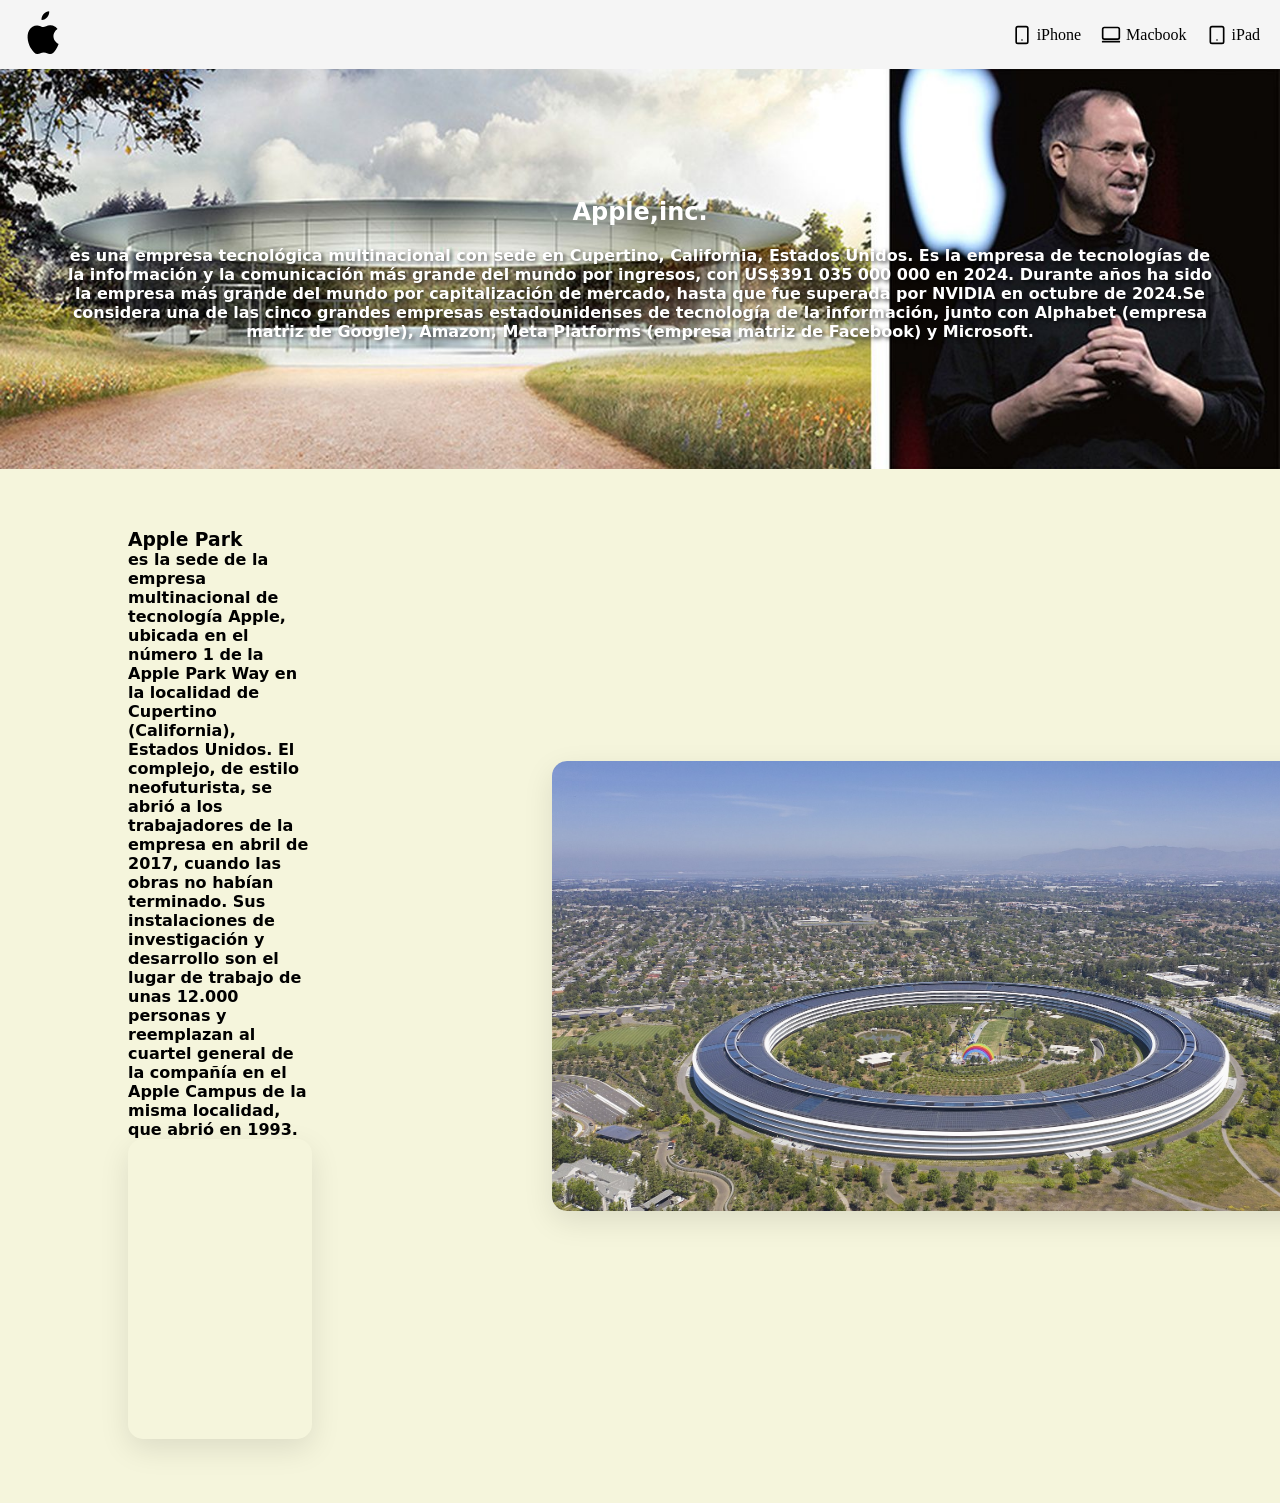
==== index.html @ 608e30db "woring on ..." ====
<!DOCTYPE html>
<html lang="en">
  <head>
    <meta charset="UTF-8" />
    <meta name="viewport" content="width=device-width, initial-scale=1.0" />
    <link rel="stylesheet" href="style.css" />
    <title>Apple inc</title>
  </head>
  <body>
    <header>
      <div class="menu">
        <svg
          width="40px"
          viewBox="0 0 256 315"
          xmlns="http://w3.org"
          class="logo-apple"
        >
          <path
            d="M213.803 167.03c.442 37.547 32.53 50.071 33.024 50.298-.286.911-5.164 17.686-16.938 34.834-10.183 14.811-20.735 29.539-37.386 29.843-16.371.304-21.628-9.61-40.331-9.61-18.697 0-24.53 9.306-40.026 9.918-15.772.614-27.712-16.034-37.954-30.82-20.94-30.223-36.93-85.342-15.426-122.56 10.669-18.473 29.67-30.17 50.154-30.473 15.772-.304 30.65 10.553 40.33 10.553 9.684 0 27.56-13.064 46.547-11.144 7.943.33 30.29 3.197 44.646 24.186-.118.069-26.634 15.533-26.634 47.784zM174.153 46.611c8.536-10.334 14.282-24.7 12.714-39.027-12.316.505-27.2 8.196-36.035 18.529-7.91 9.176-14.811 23.864-12.936 37.954 13.754 1.063 27.727-7.117 36.257-17.456z"
            fill="currentColor"
          />
        </svg>
        <div class="nav">
          <a href="#">
            <svg
              width="20"
              height="20"
              viewBox="0 0 24 24"
              fill="none"
              stroke="currentColor"
              stroke-width="2"
              stroke-linecap="round"
              stroke-linejoin="round"
            >
              <rect x="5" y="2" width="14" height="20" rx="2" ry="2"></rect>
              <line x1="12" y1="18" x2="12.01" y2="18"></line>
            </svg>
            <span>iPhone</span>
          </a>
          <a href="#">
            <svg
              width="20"
              height="20"
              viewBox="0 0 24 24"
              fill="none"
              stroke="currentColor"
              stroke-width="2"
              stroke-linecap="round"
              stroke-linejoin="round"
            >
              <rect x="2" y="3" width="20" height="14" rx="2" ry="2"></rect>
              <line x1="2" y1="20" x2="22" y2="20"></line>
            </svg>
            <span>Macbook</span>
          </a>

          <a href="#">
            <svg
              width="20"
              height="20"
              viewBox="0 0 24 24"
              fill="none"
              stroke="currentColor"
              stroke-width="2"
              stroke-linecap="round"
              stroke-linejoin="round"
            >
              <rect x="4" y="2" width="16" height="20" rx="2" ry="2"></rect>
              <line x1="12" y1="18" x2="12.01" y2="18"></line>
            </svg>
            <span>iPad</span>
          </a>
        </div>
      </div>
      <div class="container">
        <h2>Apple,inc.</h2>
        <p>
          <b
            >es una empresa tecnológica multinacional con sede en Cupertino,
            California, Estados Unidos. Es la empresa de tecnologías de la
            información y la comunicación más grande del mundo por ingresos, con
            US$391 035 000 000 en 2024. Durante años ha sido la empresa más
            grande del mundo por capitalización de mercado, hasta que fue
            superada por NVIDIA en octubre de 2024.Se considera una de las cinco
            grandes empresas estadounidenses de tecnología de la información,
            junto con Alphabet (empresa matriz de Google), Amazon, Meta
            Platforms (empresa matriz de Facebook) y Microsoft.</b
          >
        </p>
      </div>
    </header>
    <section class="first_section">
      <aside>
        <section>
          <div>
            <h3>Apple Park</h3>
            <p>
              <b>
                es la sede de la empresa multinacional de tecnología Apple,
                ubicada en el número 1 de la Apple Park Way en la localidad de
                Cupertino (California), Estados Unidos. El complejo, de estilo
                neofuturista, se abrió a los trabajadores de la empresa en abril
                de 2017, cuando las obras no habían terminado. Sus instalaciones
                de investigación y desarrollo son el lugar de trabajo de unas
                12.000 personas y reemplazan al cuartel general de la compañía
                en el Apple Campus de la misma localidad, que abrió en 1993.
              </b>
            </p>
          </div>
          <section>
            <iframe
              src="https://www.google.com/maps/embed?pb=!1m18!1m12!1m3!1d3172.3321794215667!2d-122.01154692413701!3d37.33464377209957!2m3!1f0!2f0!3f0!3m2!1i1024!2i768!4f13.1!3m3!1m2!1s0x808fb596e9e188fd%3A0x3b0d8391510688f0!2sApple%20Park!5e0!3m2!1ses-419!2sco!4v1775734766727!5m2!1ses-419!2sco"
              width="250px"
              height="300px"
              style="border: 30px"
              allowfullscreen=""
              loading="lazy"
              referrerpolicy="no-referrer-when-downgrade"
            >
            </iframe>
          </section>
        </section>
        <main>
          <section class="rigth">
            <img src="image.png" alt="apple park." />
          </section>
        </main>
      </aside>
    </section>
  </body>
</html>
---- style.css ----
.logo-apple {
  flex-shrink: 0;
}

.menu {
  background-color: whitesmoke;
  display: flex;
  align-items: center;
  justify-content: space-between;
  width: 100%;
  box-sizing: border-box;
  flex-wrap: wrap;
  padding: 10px 20px;
}

.nav {
  display: flex;
  gap: 20px;
  flex-wrap: wrap;
  justify-content: center;
}

.nav a {
  display: flex;
  align-items: center;
  gap: 5px;
  text-decoration: none;
  color: #000;
}
.container {
  font-family: system-ui, -apple-system, BlinkMacSystemFont, 'Segoe UI', Roboto,
    Oxygen, Ubuntu, Cantarell, 'Open Sans', 'Helvetica Neue', sans-serif;
  background-image: url('steve.png');
  background-size: cover;
  background-position: center;
  min-height: 400px;
  height: auto;
  display: flex;
  flex-direction: column;
  align-items: center;
  justify-content: center;
  color: white;
  text-align: center;
  padding: 40px 20px;
  gap: 20px;
}

.container p b {
  display: block;
  width: 100%;
  max-width: 90vw;
  word-wrap: break-word;
  overflow-wrap: break-word;
  margin: 0 auto;
  text-shadow: 2px 2px 4px rgba(0, 0, 0, 0.7);
}

@media (max-width: 600px) {
  .container p b {
    font-size: 14px;
  }
}
* {
  margin: 0;
  padding: 0;
  box-sizing: border-box;
}

body {
  width: 100%;
  overflow-x: hidden;
}

aside {
  font-family: system-ui, -apple-system, BlinkMacSystemFont, 'Segoe UI', Roboto,
    Oxygen, Ubuntu, Cantarell, 'Open Sans', 'Helvetica Neue', sans-serif;
  display: flex;
  align-items: center;
  justify-content: space-between;
  gap: 40px;
  padding: 60px 10%;
  width: 100%;
  background-color: beige;
}

aside section:not(.rigth) {
  flex: 1;
  max-width: 600px;
}

.rigth {
  flex: 1;
  display: flex;
  justify-content: flex-end;
}

aside img {
  width: 100%;
  max-width: 800px;
  height: auto;
  border-radius: 15px;
  box-shadow: 0 10px 30px rgba(0, 0, 0, 0.1);
  float: none;
  position: relative;
  left: 200px;
  margin: 0;
}

@media (max-width: 800px) {
  aside {
    flex-direction: column;
    text-align: center;
    padding: 40px 20px00000000;
  }

  .rigth {
    justify-content: center;
  }
}

.rigth {
  display: flex;
  justify-content: center;
  align-items: center;
  width: 100%;
  padding: 20px 0;
}

iframe {
  border: 0;
  border-radius: 15px;
  box-shadow: 0 10px 30px rgba(0, 0, 0, 0.1);
  max-width: 100%;
  position: relative;
}

.first_section {
  display: flex;
  flex-direction: column;
}
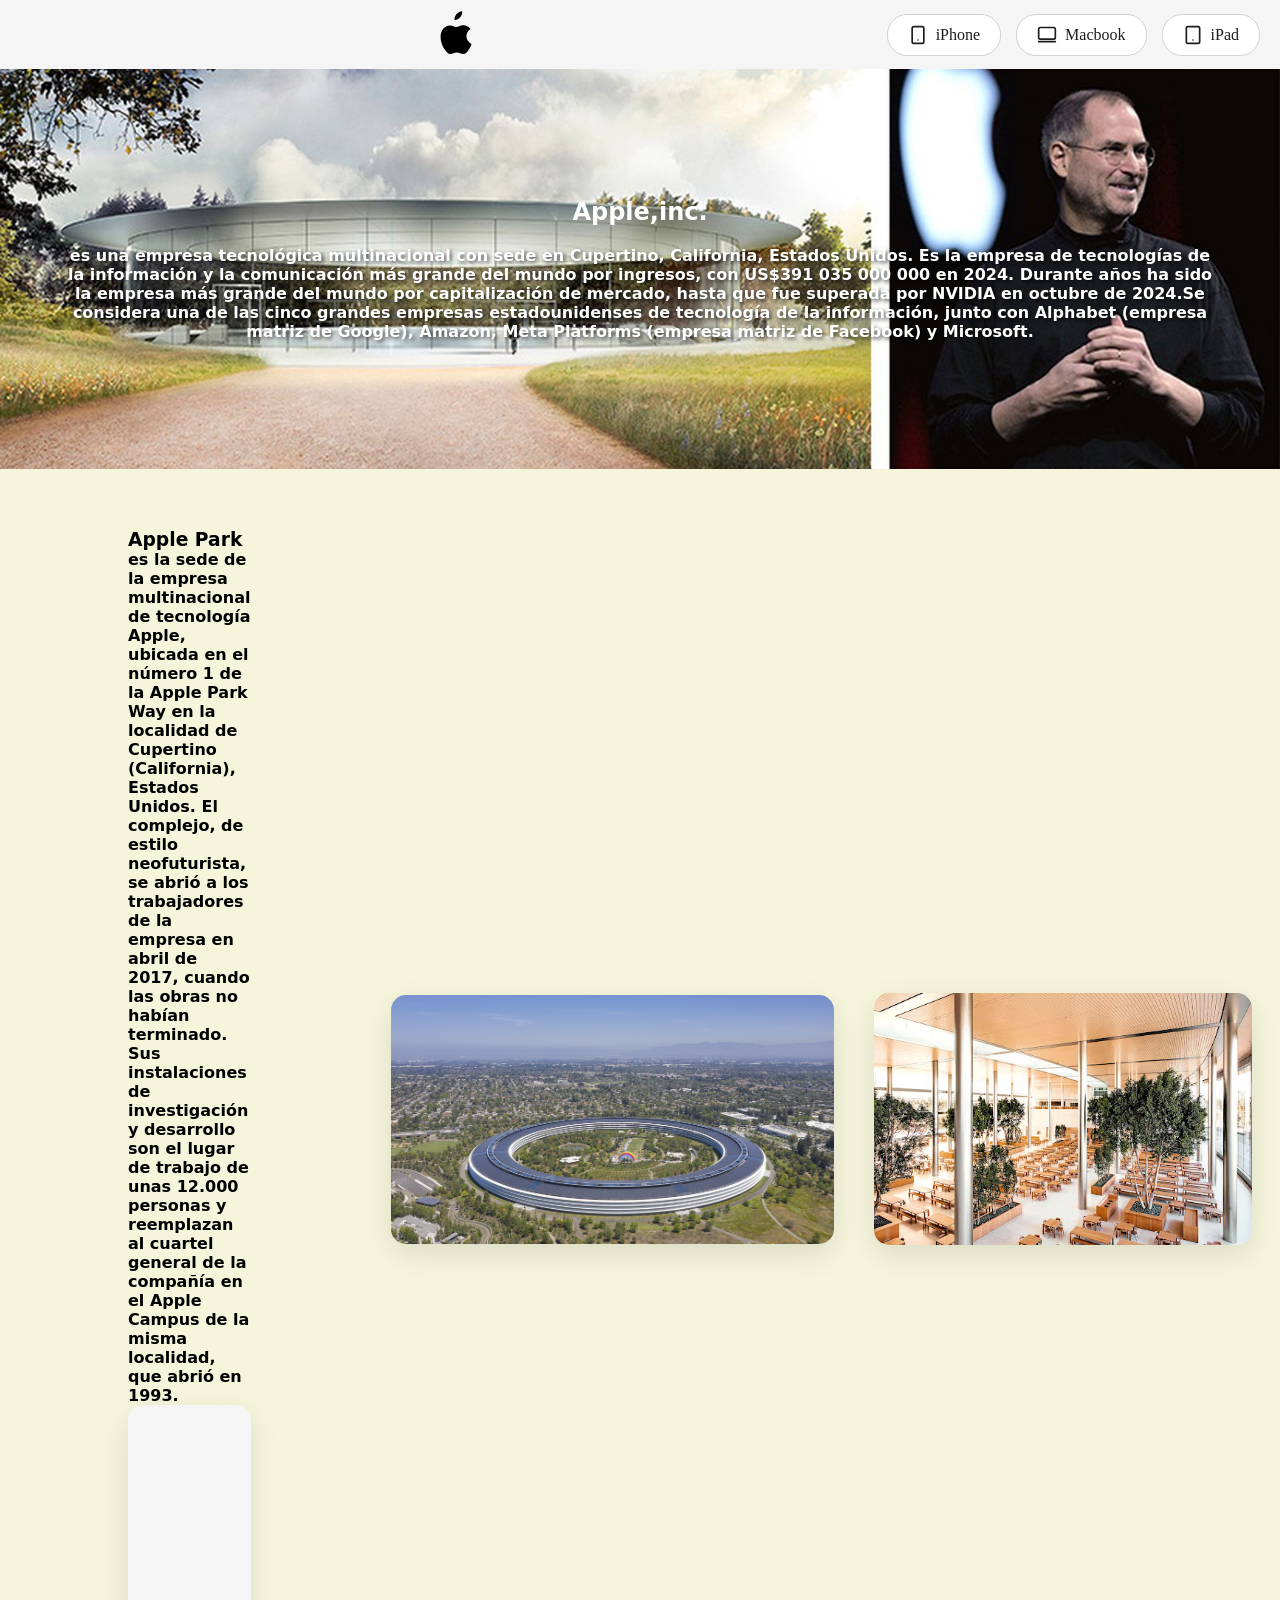
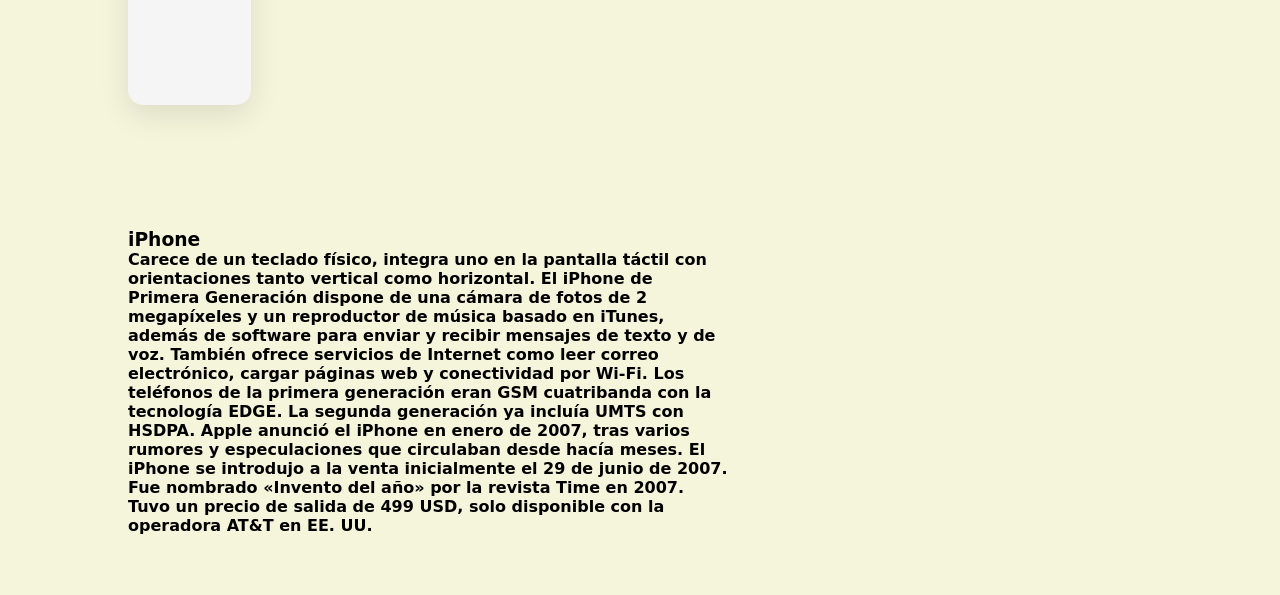
==== commit 14e2b9b7: "Working on..." ====
--- a/index.html
+++ b/index.html
@@ -21,7 +21,8 @@
           />
         </svg>
         <div class="nav">
-          <a href="#">
+          <!-- Botón iPhone -->
+          <a href="#iphone-show">
             <svg
               width="20"
               height="20"
@@ -37,7 +38,9 @@
             </svg>
             <span>iPhone</span>
           </a>
-          <a href="#">
+
+          <!-- Botón Macbook -->
+          <a href="#macbook-info">
             <svg
               width="20"
               height="20"
@@ -54,7 +57,8 @@
             <span>Macbook</span>
           </a>
 
-          <a href="#">
+          <!-- Botón iPad -->
+          <a href="#ipad-info">
             <svg
               width="20"
               height="20"
@@ -110,9 +114,9 @@
           <section>
             <iframe
               src="https://www.google.com/maps/embed?pb=!1m18!1m12!1m3!1d3172.3321794215667!2d-122.01154692413701!3d37.33464377209957!2m3!1f0!2f0!3f0!3m2!1i1024!2i768!4f13.1!3m3!1m2!1s0x808fb596e9e188fd%3A0x3b0d8391510688f0!2sApple%20Park!5e0!3m2!1ses-419!2sco!4v1775734766727!5m2!1ses-419!2sco"
-              width="250px"
+              width="450px"
               height="300px"
-              style="border: 30px"
+              style="border: 50px"
               allowfullscreen=""
               loading="lazy"
               referrerpolicy="no-referrer-when-downgrade"
@@ -125,7 +129,36 @@
             <img src="image.png" alt="apple park." />
           </section>
         </main>
+
+        <main>
+          <section class="rigth">
+            <img src="inside.png" alt="apple park inside." />
+          </section>
+        </main>
       </aside>
     </section>
+    <aside>
+      <section id="iPhone" href="#iphone-show">
+        <h3>iPhone</h3>
+        <p>
+          <b>
+            Carece de un teclado físico, integra uno en la pantalla táctil con
+            orientaciones tanto vertical como horizontal. El iPhone de Primera
+            Generación dispone de una cámara de fotos de 2 megapíxeles y un
+            reproductor de música basado en iTunes, además de software para
+            enviar y recibir mensajes de texto y de voz. También ofrece
+            servicios de Internet como leer correo electrónico, cargar páginas
+            web y conectividad por Wi-Fi. Los teléfonos de la primera generación
+            eran GSM cuatribanda con la tecnología EDGE. La segunda generación
+            ya incluía UMTS con HSDPA. Apple anunció el iPhone en enero de 2007,
+            tras varios rumores y especulaciones que circulaban desde hacía
+            meses. El iPhone se introdujo a la venta inicialmente el 29 de junio
+            de 2007. Fue nombrado «Invento del año» por la revista Time en 2007.
+            Tuvo un precio de salida de 499 USD, solo disponible con la
+            operadora AT&T en EE. UU.</b
+          >
+        </p>
+      </section>
+    </aside>
   </body>
 </html>
--- a/style.css
+++ b/style.css
@@ -1,5 +1,9 @@
 .logo-apple {
   flex-shrink: 0;
+  display: block;
+  margin-left: auto;
+  margin-right: auto;
+  text-align: center;
 }
 
 .menu {
@@ -10,6 +14,77 @@
   width: 100%;
   box-sizing: border-box;
   flex-wrap: wrap;
+  .menu {
+    background-color: #f5f5f7;
+    display: flex;
+    flex-direction: column;
+    align-items: center;
+    gap: 15px;
+    width: 100%;
+    padding: 20px;
+    border-bottom: 1px solid #d2d2d7;
+  }
+
+  .nav {
+    display: flex;
+    gap: 15px;
+    flex-wrap: wrap;
+    justify-content: center;
+  }
+
+  .nav a {
+    display: flex;
+    align-items: center;
+    gap: 8px;
+    text-decoration: none;
+    color: #1d1d1f;
+    background-color: #ffffff;
+    padding: 10px 20px;
+    border-radius: 20px;
+    border: 1px solid #d2d2d7;
+    font-weight: 500;
+    transition: all 0.3s ease;
+  }
+
+  .nav a:hover {
+    background-color: #0071e3;
+    color: white;
+    border-color: #0071e3;
+  }
+
+  aside {
+    display: flex;
+    align-items: center;
+    justify-content: center;
+    gap: 40px;
+    padding: 60px 5%;
+    background-color: #fafafa;
+  }
+
+  aside img {
+    width: 100%;
+    max-width: 500px;
+    height: auto;
+    border-radius: 15px;
+    box-shadow: 0 10px 30px rgba(0, 0, 0, 0.1);
+  }
+
+  .container {
+    font-family: system-ui, -apple-system, sans-serif;
+    background-image: linear-gradient(rgba(0, 0, 0, 0.5), rgba(0, 0, 0, 0.5)),
+      url('steve.png');
+    background-size: cover;
+    background-position: center;
+    min-height: 450px;
+    display: flex;
+    flex-direction: column;
+    align-items: center;
+    justify-content: center;
+    color: white;
+    text-align: center;
+    padding: 40px;
+  }
+
   padding: 10px 20px;
 }
 
@@ -96,13 +171,13 @@
 
 aside img {
   width: 100%;
-  max-width: 800px;
+  max-width: 600px;
   height: auto;
   border-radius: 15px;
   box-shadow: 0 10px 30px rgba(0, 0, 0, 0.1);
   float: none;
   position: relative;
-  left: 200px;
+  left: 100px;
   margin: 0;
 }
 
@@ -110,7 +185,7 @@
   aside {
     flex-direction: column;
     text-align: center;
-    padding: 40px 20px00000000;
+    padding: 40px 20px;
   }
 
   .rigth {
@@ -132,6 +207,7 @@
   box-shadow: 0 10px 30px rgba(0, 0, 0, 0.1);
   max-width: 100%;
   position: relative;
+  background-color: whitesmoke;
 }
 
 .first_section {
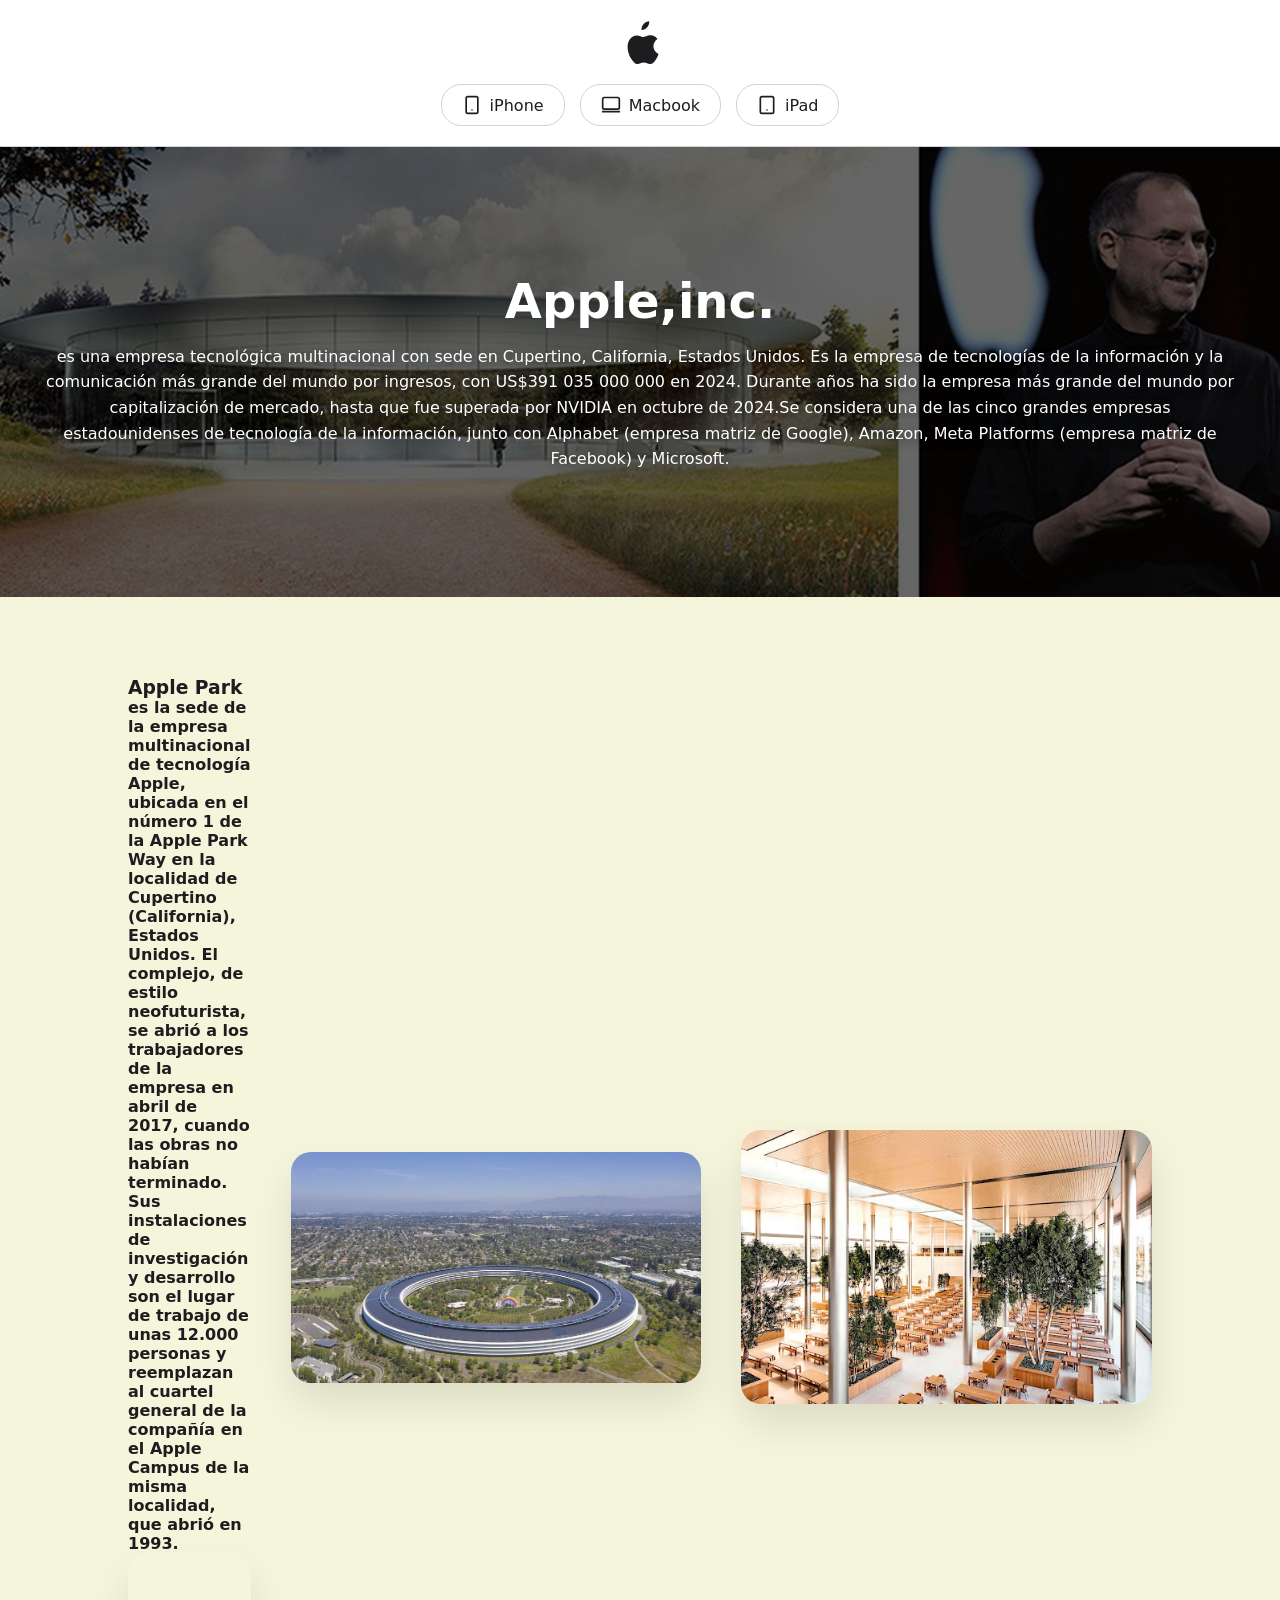
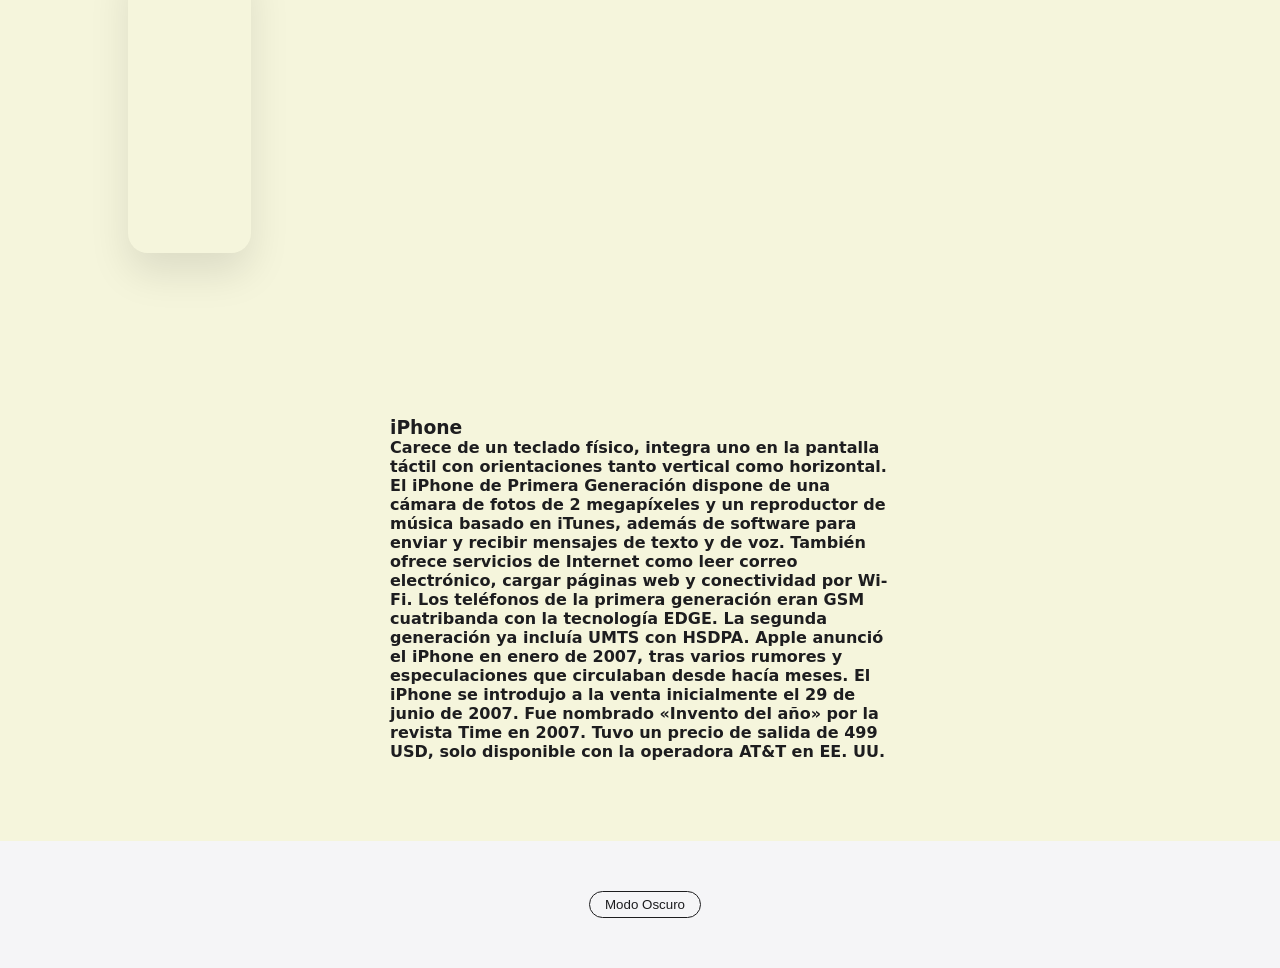
==== commit e2430d1d: "working on .." ====
--- a/index.html
+++ b/index.html
@@ -4,6 +4,7 @@
     <meta charset="UTF-8" />
     <meta name="viewport" content="width=device-width, initial-scale=1.0" />
     <link rel="stylesheet" href="style.css" />
+
     <title>Apple inc</title>
   </head>
   <body>
@@ -20,6 +21,7 @@
             fill="currentColor"
           />
         </svg>
+
         <div class="nav">
           <!-- Botón iPhone -->
           <a href="#iphone-show">
@@ -76,6 +78,7 @@
           </a>
         </div>
       </div>
+
       <div class="container">
         <h2>Apple,inc.</h2>
         <p>
@@ -160,5 +163,9 @@
         </p>
       </section>
     </aside>
+    <main style="padding: 50px; text-align: center">
+      <button id="dark-mode-toggle" class="btn-toggle">Modo Oscuro</button>
+    </main>
   </body>
+  <script src="script.js"></script>
 </html>
--- a/style.css
+++ b/style.css
@@ -1,140 +1,4 @@
-.logo-apple {
-  flex-shrink: 0;
-  display: block;
-  margin-left: auto;
-  margin-right: auto;
-  text-align: center;
-}
-
-.menu {
-  background-color: whitesmoke;
-  display: flex;
-  align-items: center;
-  justify-content: space-between;
-  width: 100%;
-  box-sizing: border-box;
-  flex-wrap: wrap;
-  .menu {
-    background-color: #f5f5f7;
-    display: flex;
-    flex-direction: column;
-    align-items: center;
-    gap: 15px;
-    width: 100%;
-    padding: 20px;
-    border-bottom: 1px solid #d2d2d7;
-  }
-
-  .nav {
-    display: flex;
-    gap: 15px;
-    flex-wrap: wrap;
-    justify-content: center;
-  }
-
-  .nav a {
-    display: flex;
-    align-items: center;
-    gap: 8px;
-    text-decoration: none;
-    color: #1d1d1f;
-    background-color: #ffffff;
-    padding: 10px 20px;
-    border-radius: 20px;
-    border: 1px solid #d2d2d7;
-    font-weight: 500;
-    transition: all 0.3s ease;
-  }
-
-  .nav a:hover {
-    background-color: #0071e3;
-    color: white;
-    border-color: #0071e3;
-  }
-
-  aside {
-    display: flex;
-    align-items: center;
-    justify-content: center;
-    gap: 40px;
-    padding: 60px 5%;
-    background-color: #fafafa;
-  }
-
-  aside img {
-    width: 100%;
-    max-width: 500px;
-    height: auto;
-    border-radius: 15px;
-    box-shadow: 0 10px 30px rgba(0, 0, 0, 0.1);
-  }
-
-  .container {
-    font-family: system-ui, -apple-system, sans-serif;
-    background-image: linear-gradient(rgba(0, 0, 0, 0.5), rgba(0, 0, 0, 0.5)),
-      url('steve.png');
-    background-size: cover;
-    background-position: center;
-    min-height: 450px;
-    display: flex;
-    flex-direction: column;
-    align-items: center;
-    justify-content: center;
-    color: white;
-    text-align: center;
-    padding: 40px;
-  }
-
-  padding: 10px 20px;
-}
-
-.nav {
-  display: flex;
-  gap: 20px;
-  flex-wrap: wrap;
-  justify-content: center;
-}
-
-.nav a {
-  display: flex;
-  align-items: center;
-  gap: 5px;
-  text-decoration: none;
-  color: #000;
-}
-.container {
-  font-family: system-ui, -apple-system, BlinkMacSystemFont, 'Segoe UI', Roboto,
-    Oxygen, Ubuntu, Cantarell, 'Open Sans', 'Helvetica Neue', sans-serif;
-  background-image: url('steve.png');
-  background-size: cover;
-  background-position: center;
-  min-height: 400px;
-  height: auto;
-  display: flex;
-  flex-direction: column;
-  align-items: center;
-  justify-content: center;
-  color: white;
-  text-align: center;
-  padding: 40px 20px;
-  gap: 20px;
-}
-
-.container p b {
-  display: block;
-  width: 100%;
-  max-width: 90vw;
-  word-wrap: break-word;
-  overflow-wrap: break-word;
-  margin: 0 auto;
-  text-shadow: 2px 2px 4px rgba(0, 0, 0, 0.7);
-}
-
-@media (max-width: 600px) {
-  .container p b {
-    font-size: 14px;
-  }
-}
+/* 1. Reset Global */
 * {
   margin: 0;
   padding: 0;
@@ -142,75 +6,207 @@
 }
 
 body {
+  background-color: white;
+  color: black;
+}
+
+@media (prefers-color-scheme: dark) {
+  body {
+    background-color: #121212;
+    color: white;
+  }
+}
+
+body {
   width: 100%;
   overflow-x: hidden;
-}
-
+  font-family: system-ui, -apple-system, sans-serif;
+  background-color: #f5f5f7;
+}
+
+/* 2. Navegación */
+.menu {
+  background-color: var(--menu-color);
+  display: flex;
+  flex-direction: column;
+  align-items: center;
+  padding: 20px;
+  gap: 15px;
+  border-bottom: 1px solid #d2d2d7;
+}
+
+.logo-apple {
+  flex-shrink: 0;
+  transition: transform 0.3s ease;
+}
+
+.nav {
+  display: flex;
+  gap: 15px;
+  flex-wrap: wrap;
+  justify-content: center;
+}
+
+.nav a {
+  display: flex;
+  align-items: center;
+  gap: 8px;
+  text-decoration: none;
+  color: #1d1d1f;
+  background-color: #ffffff;
+  padding: 10px 20px;
+  border-radius: 20px;
+  border: 1px solid #d2d2d7;
+  font-weight: 500;
+  transition: all 0.3s ease;
+}
+
+.nav a:hover {
+  background-color: #0071e3;
+  color: white;
+  border-color: #0071e3;
+  transform: translateY(-2px);
+}
+
+/* 3. Hero / Container (Steve Jobs) */
+.container {
+  background-image: linear-gradient(rgba(0, 0, 0, 0.6), rgba(0, 0, 0, 0.6)),
+    url('steve.png');
+  background-size: cover;
+  background-position: center;
+  min-height: 450px;
+  display: flex;
+  flex-direction: column;
+  align-items: center;
+  justify-content: center;
+  color: white;
+  text-align: center;
+  padding: 40px;
+}
+
+.container h2 {
+  font-size: 3rem;
+  margin-bottom: 15px;
+}
+
+.container p b {
+  max-width: 800px;
+  font-weight: 400;
+  line-height: 1.6;
+  text-shadow: 2px 2px 10px rgba(0, 0, 0, 0.5);
+}
+
+/* 4. Secciones de contenido (Apple Park / iPhone) */
 aside {
-  font-family: system-ui, -apple-system, BlinkMacSystemFont, 'Segoe UI', Roboto,
-    Oxygen, Ubuntu, Cantarell, 'Open Sans', 'Helvetica Neue', sans-serif;
-  display: flex;
-  align-items: center;
-  justify-content: space-between;
+  display: flex;
+  align-items: center;
+  justify-content: space-around;
   gap: 40px;
-  padding: 60px 10%;
-  width: 100%;
+  padding: 80px 10%;
   background-color: beige;
 }
 
-aside section:not(.rigth) {
+/* Alternar orden en secciones pares si quieres (opcional) */
+.first_section aside {
+  background-color: #fafafa;
+}
+
+aside section {
   flex: 1;
-  max-width: 600px;
+  max-width: 500px;
 }
 
 .rigth {
   flex: 1;
   display: flex;
-  justify-content: flex-end;
-}
-
-aside img {
+  justify-content: center;
+}
+
+aside img,
+iframe {
   width: 100%;
-  max-width: 600px;
-  height: auto;
-  border-radius: 15px;
-  box-shadow: 0 10px 30px rgba(0, 0, 0, 0.1);
-  float: none;
-  position: relative;
-  left: 100px;
-  margin: 0;
-}
-
+  max-width: 500px;
+  border-radius: 20px;
+  box-shadow: 0 20px 40px rgba(0, 0, 0, 0.1);
+  border: none;
+}
+
+/* 5. Responsive */
 @media (max-width: 800px) {
   aside {
-    flex-direction: column;
+    flex-direction: column !important;
     text-align: center;
     padding: 40px 20px;
   }
 
-  .rigth {
-    justify-content: center;
+  .container h2 {
+    font-size: 2rem;
   }
 }
-
-.rigth {
-  display: flex;
-  justify-content: center;
-  align-items: center;
-  width: 100%;
-  padding: 20px 0;
-}
-
-iframe {
-  border: 0;
-  border-radius: 15px;
-  box-shadow: 0 10px 30px rgba(0, 0, 0, 0.1);
-  max-width: 100%;
-  position: relative;
-  background-color: whitesmoke;
-}
-
-.first_section {
-  display: flex;
-  flex-direction: column;
-}
+body {
+  background-color: white;
+  color: black;
+}
+body.dark-mode {
+  background-color: #121212;
+  color: white;
+}
+
+:root {
+  --bg: #ffffff;
+  --text: #1d1d1f;
+  --menu-color: white;
+}
+
+body.dark-mode {
+  --bg: #000000;
+  --text: #f5f5f7;
+}
+
+body {
+  background-color: var(--bg);
+  color: var(--text);
+  transition: all 0.3s ease;
+}
+
+/* Estilo para el botón */
+.btn-toggle {
+  cursor: pointer;
+  padding: 5px 15px;
+  border-radius: 20px;
+  border: 1px solid var(--text);
+  background: transparent;
+  color: var(--text);
+  margin-left: 10px;
+}
+:root {
+  --bg-principal: #f5f5f7;
+  --bg-seccion: beige;
+  --text-color: #1d1d1f;
+}
+
+body.dark-mode {
+  --bg-principal: #000000;
+  --bg-seccion: #1c1c1e;
+  --text-color: #ffffff;
+  --menu-color: black;
+}
+
+/* APLICA LAS VARIABLES AQUÍ */
+body {
+  background-color: var(--bg-principal);
+  color: var(--text-color);
+  transition: 0.3s;
+}
+
+aside {
+  background-color: var(--bg-seccion) !important;
+  color: var(--text-color);
+}
+
+/* Esto hará que el texto del iPhone (que está en <b>) sea visible */
+aside p,
+aside b,
+aside h3 {
+  color: var(--text-color) !important;
+}
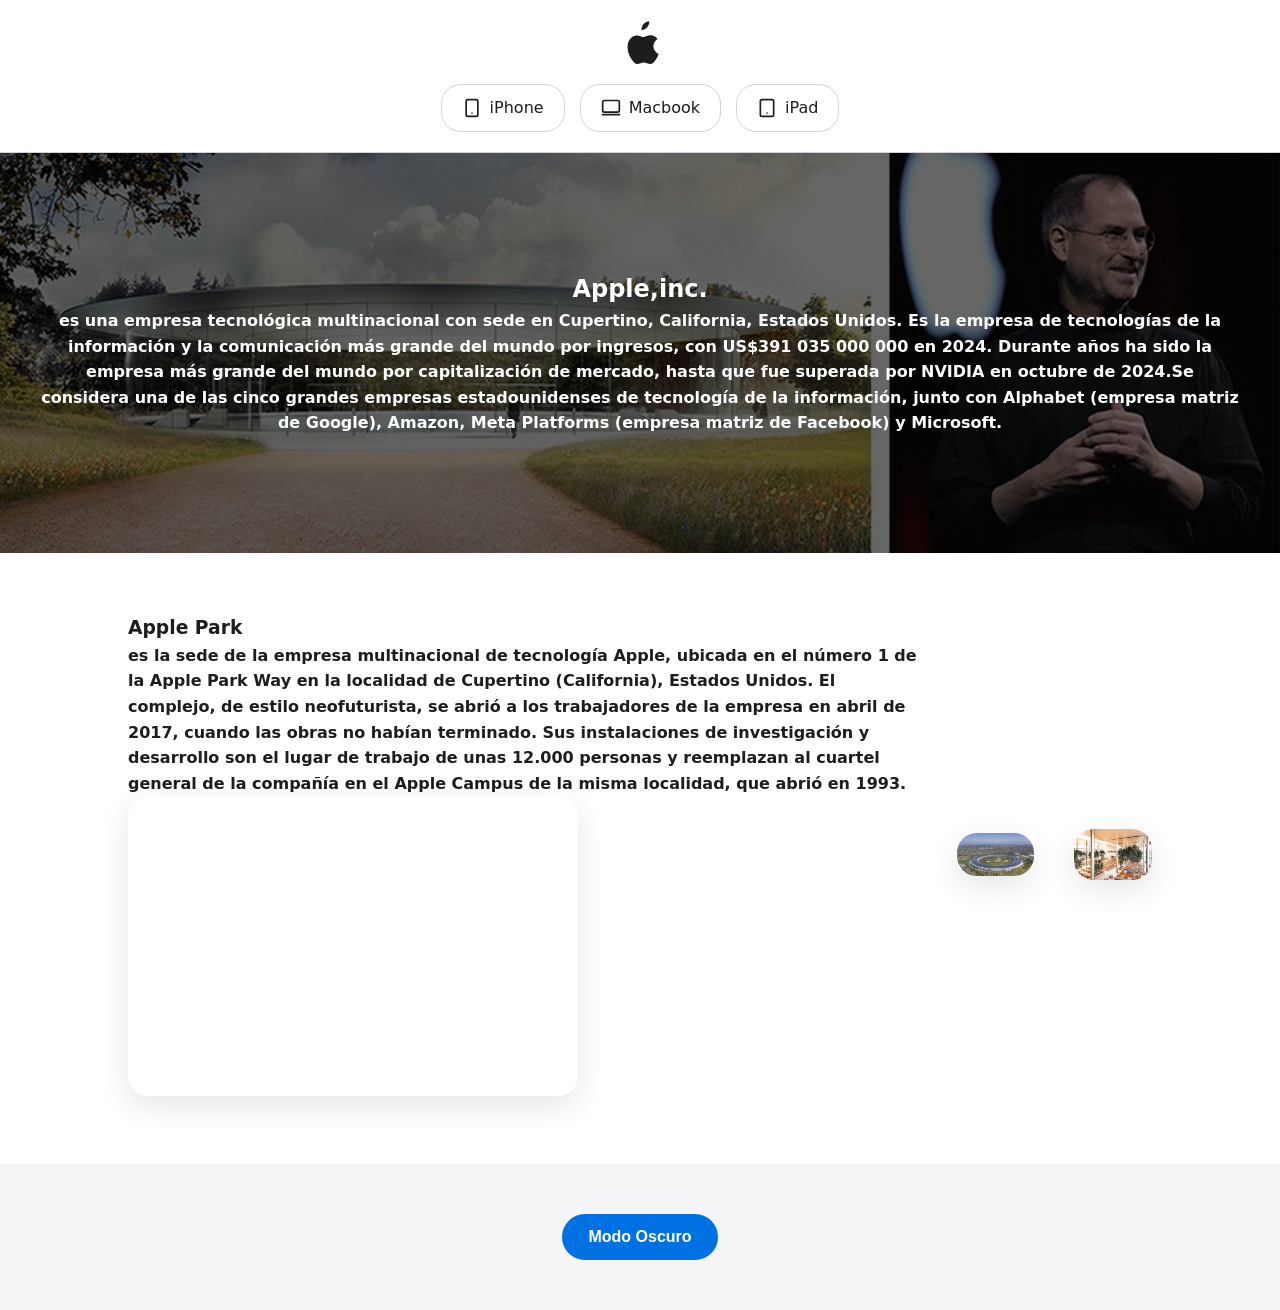
==== commit 7726cb60: "working on ..." ====
--- a/index.html
+++ b/index.html
@@ -24,7 +24,7 @@
 
         <div class="nav">
           <!-- Botón iPhone -->
-          <a href="#iphone-show">
+          <a href="iphone.html">
             <svg
               width="20"
               height="20"
@@ -42,7 +42,7 @@
           </a>
 
           <!-- Botón Macbook -->
-          <a href="#macbook-info">
+          <a href="macbook.html">
             <svg
               width="20"
               height="20"
@@ -60,7 +60,7 @@
           </a>
 
           <!-- Botón iPad -->
-          <a href="#ipad-info">
+          <a href="ipad.html">
             <svg
               width="20"
               height="20"
@@ -129,40 +129,17 @@
         </section>
         <main>
           <section class="rigth">
-            <img src="image.png" alt="apple park." />
+            <img src="/images/image.png" alt="apple park." />
           </section>
         </main>
 
         <main>
           <section class="rigth">
-            <img src="inside.png" alt="apple park inside." />
+            <img src="/images/inside.png" alt="apple park inside." />
           </section>
         </main>
       </aside>
     </section>
-    <aside>
-      <section id="iPhone" href="#iphone-show">
-        <h3>iPhone</h3>
-        <p>
-          <b>
-            Carece de un teclado físico, integra uno en la pantalla táctil con
-            orientaciones tanto vertical como horizontal. El iPhone de Primera
-            Generación dispone de una cámara de fotos de 2 megapíxeles y un
-            reproductor de música basado en iTunes, además de software para
-            enviar y recibir mensajes de texto y de voz. También ofrece
-            servicios de Internet como leer correo electrónico, cargar páginas
-            web y conectividad por Wi-Fi. Los teléfonos de la primera generación
-            eran GSM cuatribanda con la tecnología EDGE. La segunda generación
-            ya incluía UMTS con HSDPA. Apple anunció el iPhone en enero de 2007,
-            tras varios rumores y especulaciones que circulaban desde hacía
-            meses. El iPhone se introdujo a la venta inicialmente el 29 de junio
-            de 2007. Fue nombrado «Invento del año» por la revista Time en 2007.
-            Tuvo un precio de salida de 499 USD, solo disponible con la
-            operadora AT&T en EE. UU.</b
-          >
-        </p>
-      </section>
-    </aside>
     <main style="padding: 50px; text-align: center">
       <button id="dark-mode-toggle" class="btn-toggle">Modo Oscuro</button>
     </main>
--- a/style.css
+++ b/style.css
@@ -1,4 +1,18 @@
-/* 1. Reset Global */
+:root {
+  --bg-principal: #f5f5f7;
+  --bg-seccion: #ffffff;
+  --text-color: #1d1d1f;
+  --menu-color: #ffffff;
+  --accent: #0071e3;
+}
+
+body.dark-mode {
+  --bg-principal: #000000;
+  --bg-seccion: #1c1c1e;
+  --text-color: #ffffff;
+  --menu-color: #121212;
+}
+
 * {
   margin: 0;
   padding: 0;
@@ -6,25 +20,14 @@
 }
 
 body {
-  background-color: white;
-  color: black;
+  font-family: system-ui, -apple-system, sans-serif;
+  background-color: var(--bg-principal);
+  color: var(--text-color);
+  transition: background-color 0.3s, color 0.3s;
+  line-height: 1.6;
 }
 
-@media (prefers-color-scheme: dark) {
-  body {
-    background-color: #121212;
-    color: white;
-  }
-}
-
-body {
-  width: 100%;
-  overflow-x: hidden;
-  font-family: system-ui, -apple-system, sans-serif;
-  background-color: #f5f5f7;
-}
-
-/* 2. Navegación */
+/* Navegación */
 .menu {
   background-color: var(--menu-color);
   display: flex;
@@ -35,14 +38,10 @@
   border-bottom: 1px solid #d2d2d7;
 }
 
-.logo-apple {
-  flex-shrink: 0;
-  transition: transform 0.3s ease;
-}
-
 .nav {
   display: flex;
   gap: 15px;
+  align-items: left;
   flex-wrap: wrap;
   justify-content: center;
 }
@@ -52,29 +51,28 @@
   align-items: center;
   gap: 8px;
   text-decoration: none;
-  color: #1d1d1f;
-  background-color: #ffffff;
+  color: var(--text-color);
+  background-color: var(--bg-seccion);
   padding: 10px 20px;
   border-radius: 20px;
   border: 1px solid #d2d2d7;
   font-weight: 500;
-  transition: all 0.3s ease;
+  transition: 0.3s;
 }
 
 .nav a:hover {
-  background-color: #0071e3;
+  background-color: var(--accent);
   color: white;
-  border-color: #0071e3;
   transform: translateY(-2px);
 }
 
-/* 3. Hero / Container (Steve Jobs) */
+/* Contenedor Hero */
 .container {
   background-image: linear-gradient(rgba(0, 0, 0, 0.6), rgba(0, 0, 0, 0.6)),
-    url('steve.png');
+    url('/images/steve.png');
   background-size: cover;
   background-position: center;
-  min-height: 450px;
+  min-height: 400px;
   display: flex;
   flex-direction: column;
   align-items: center;
@@ -84,129 +82,45 @@
   padding: 40px;
 }
 
-.container h2 {
-  font-size: 3rem;
-  margin-bottom: 15px;
-}
-
-.container p b {
-  max-width: 800px;
-  font-weight: 400;
-  line-height: 1.6;
-  text-shadow: 2px 2px 10px rgba(0, 0, 0, 0.5);
-}
-
-/* 4. Secciones de contenido (Apple Park / iPhone) */
+/* Secciones */
 aside {
   display: flex;
   align-items: center;
-  justify-content: space-around;
+  justify-content: center;
   gap: 40px;
-  padding: 80px 10%;
-  background-color: beige;
-}
-
-/* Alternar orden en secciones pares si quieres (opcional) */
-.first_section aside {
-  background-color: #fafafa;
-}
-
-aside section {
-  flex: 1;
-  max-width: 500px;
-}
-
-.rigth {
-  flex: 1;
-  display: flex;
-  justify-content: center;
+  padding: 60px 10%;
+  background-color: var(--bg-seccion);
 }
 
 aside img,
 iframe {
   width: 100%;
-  max-width: 500px;
+  max-width: 450px;
   border-radius: 20px;
-  box-shadow: 0 20px 40px rgba(0, 0, 0, 0.1);
-  border: none;
+  box-shadow: 0 10px 30px rgba(0, 0, 0, 0.1);
 }
 
-/* 5. Responsive */
-@media (max-width: 800px) {
-  aside {
-    flex-direction: column !important;
-    text-align: center;
-    padding: 40px 20px;
-  }
-
-  .container h2 {
-    font-size: 2rem;
-  }
-}
-body {
-  background-color: white;
-  color: black;
-}
-body.dark-mode {
-  background-color: #121212;
-  color: white;
-}
-
-:root {
-  --bg: #ffffff;
-  --text: #1d1d1f;
-  --menu-color: white;
-}
-
-body.dark-mode {
-  --bg: #000000;
-  --text: #f5f5f7;
-}
-
-body {
-  background-color: var(--bg);
-  color: var(--text);
-  transition: all 0.3s ease;
-}
-
-/* Estilo para el botón */
+/* Botón Modo Oscuro Mejorado */
 .btn-toggle {
   cursor: pointer;
-  padding: 5px 15px;
-  border-radius: 20px;
-  border: 1px solid var(--text);
-  background: transparent;
-  color: var(--text);
-  margin-left: 10px;
-}
-:root {
-  --bg-principal: #f5f5f7;
-  --bg-seccion: beige;
-  --text-color: #1d1d1f;
-}
-
-body.dark-mode {
-  --bg-principal: #000000;
-  --bg-seccion: #1c1c1e;
-  --text-color: #ffffff;
-  --menu-color: black;
-}
-
-/* APLICA LAS VARIABLES AQUÍ */
-body {
-  background-color: var(--bg-principal);
-  color: var(--text-color);
+  padding: 12px 24px;
+  border-radius: 25px;
+  border: 2px solid var(--accent);
+  background: var(--accent);
+  color: white;
+  font-weight: bold;
+  font-size: 1rem;
   transition: 0.3s;
 }
 
-aside {
-  background-color: var(--bg-seccion) !important;
-  color: var(--text-color);
+.btn-toggle:hover {
+  opacity: 0.8;
+  transform: scale(1.05);
 }
 
-/* Esto hará que el texto del iPhone (que está en <b>) sea visible */
-aside p,
-aside b,
-aside h3 {
-  color: var(--text-color) !important;
+@media (max-width: 800px) {
+  aside {
+    flex-direction: column;
+    text-align: center;
+  }
 }
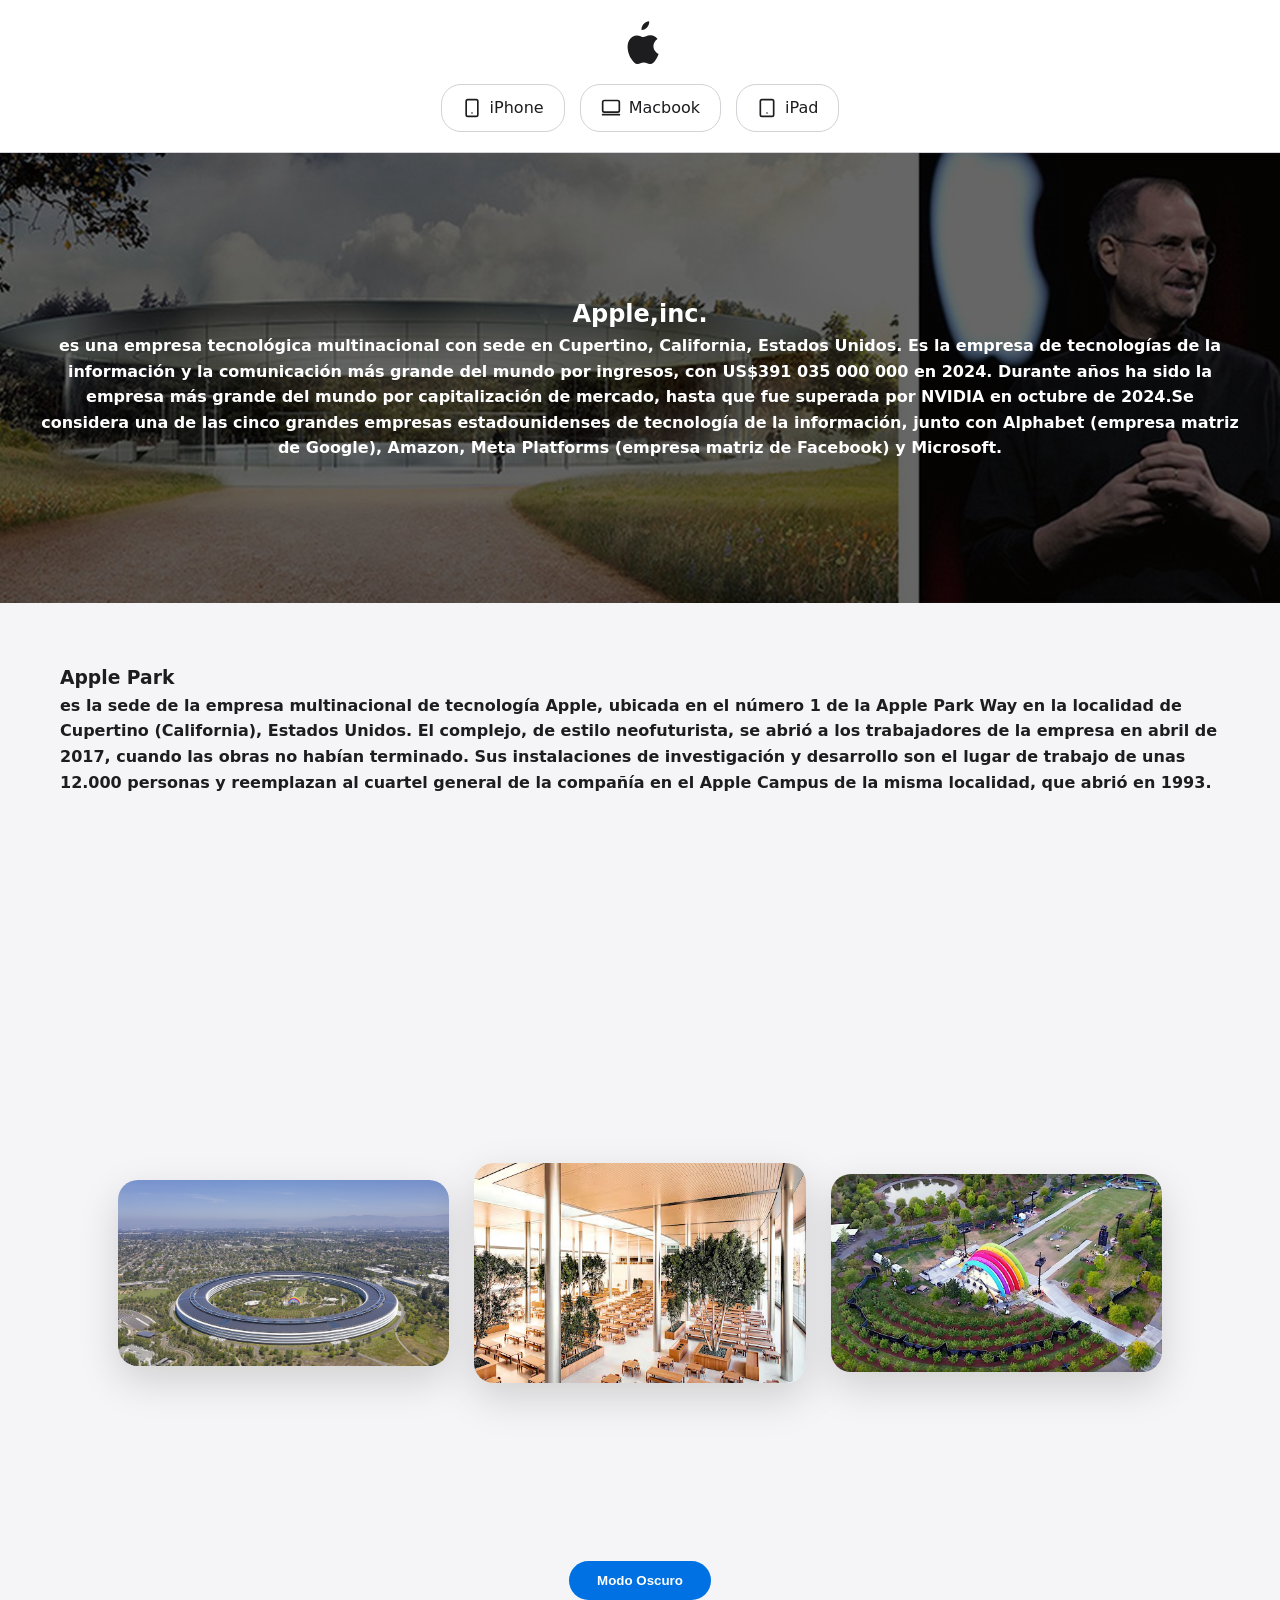
==== commit 7bcf856b: "still working" ====
--- a/index.html
+++ b/index.html
@@ -128,14 +128,16 @@
           </section>
         </section>
         <main>
-          <section class="rigth">
-            <img src="/images/image.png" alt="apple park." />
-          </section>
-        </main>
-
-        <main>
-          <section class="rigth">
-            <img src="/images/inside.png" alt="apple park inside." />
+          <section class="gallery-container">
+            <div class="image-box">
+              <img src="/images/image.png" alt="Apple Park vista aérea" />
+            </div>
+            <div class="image-box">
+              <img src="/images/inside.png" alt="Interior Apple Park" />
+            </div>
+            <div class="image-box">
+              <img src="/images/park.png" alt="Zonas verdes Apple Park" />
+            </div>
           </section>
         </main>
       </aside>
--- a/style.css
+++ b/style.css
@@ -4,6 +4,7 @@
   --text-color: #1d1d1f;
   --menu-color: #ffffff;
   --accent: #0071e3;
+  --border-color: #d2d2d7;
 }
 
 body.dark-mode {
@@ -11,6 +12,7 @@
   --bg-seccion: #1c1c1e;
   --text-color: #ffffff;
   --menu-color: #121212;
+  --border-color: #333336;
 }
 
 * {
@@ -25,9 +27,10 @@
   color: var(--text-color);
   transition: background-color 0.3s, color 0.3s;
   line-height: 1.6;
-}
-
-/* Navegación */
+  overflow-x: hidden;
+}
+
+/* --- NAVEGACIÓN --- */
 .menu {
   background-color: var(--menu-color);
   display: flex;
@@ -35,13 +38,12 @@
   align-items: center;
   padding: 20px;
   gap: 15px;
-  border-bottom: 1px solid #d2d2d7;
+  border-bottom: 1px solid var(--border-color);
 }
 
 .nav {
   display: flex;
   gap: 15px;
-  align-items: left;
   flex-wrap: wrap;
   justify-content: center;
 }
@@ -55,9 +57,9 @@
   background-color: var(--bg-seccion);
   padding: 10px 20px;
   border-radius: 20px;
-  border: 1px solid #d2d2d7;
+  border: 1px solid var(--border-color);
   font-weight: 500;
-  transition: 0.3s;
+  transition: 0.3s ease;
 }
 
 .nav a:hover {
@@ -66,13 +68,13 @@
   transform: translateY(-2px);
 }
 
-/* Contenedor Hero */
+/* --- HERO --- */
 .container {
   background-image: linear-gradient(rgba(0, 0, 0, 0.6), rgba(0, 0, 0, 0.6)),
     url('/images/steve.png');
   background-size: cover;
   background-position: center;
-  min-height: 400px;
+  min-height: 450px;
   display: flex;
   flex-direction: column;
   align-items: center;
@@ -82,45 +84,119 @@
   padding: 40px;
 }
 
-/* Secciones */
-aside {
-  display: flex;
-  align-items: center;
+/* --- GALERÍA ORGANIZADA --- */
+.gallery-container {
+  display: flex;
   justify-content: center;
+  align-items: center;
+  gap: 25px;
+  padding: 60px 5%;
+  flex-wrap: wrap;
+  width: 100%;
+  background-color: var(--bg-principal);
+}
+
+.image-box {
+  flex: 1;
+  min-width: 280px;
+  max-width: 400px;
+}
+
+.image-box img {
+  width: 100%;
+  height: 280px;
+  object-fit: cover;
+  border-radius: 22px;
+  box-shadow: 0 10px 30px rgba(0, 0, 0, 0.1);
+  transition: transform 0.4s cubic-bezier(0.4, 0, 0.2, 1), box-shadow 0.4s;
+  cursor: pointer;
+}
+
+.image-box img:hover {
+  transform: scale(1.04) translateY(-10px);
+  box-shadow: 0 20px 40px rgba(0, 0, 0, 0.2);
+}
+
+/* --- SECCIONES GENÉRICAS (iPad, MacBook, etc) --- */
+.first_section,
+.second_section,
+.third_section {
+  display: flex;
+  flex-direction: row;
+  align-items: center;
+  justify-content: space-between;
+  max-width: 1200px;
+  margin: 60px auto;
   gap: 40px;
-  padding: 60px 10%;
-  background-color: var(--bg-seccion);
-}
-
-aside img,
-iframe {
+  padding: 0 20px;
+}
+
+.first_section section,
+.second_section section,
+.third_section section {
+  flex: 1;
+}
+
+.first_section img,
+.second_section img,
+.third_section img {
+  flex-shrink: 0;
+  border-radius: 20px;
+  box-shadow: 0 15px 40px rgba(0, 0, 0, 0.15);
+  transition: transform 0.3s ease;
   width: 100%;
-  max-width: 450px;
-  border-radius: 20px;
-  box-shadow: 0 10px 30px rgba(0, 0, 0, 0.1);
-}
-
-/* Botón Modo Oscuro Mejorado */
+  max-width: 500px;
+  height: auto;
+}
+
+.first_section img:hover,
+.second_section img:hover,
+.third_section img:hover {
+  transform: scale(1.02);
+}
+
+/* Invertir orden en la tercera sección para variedad visual */
+.third_section {
+  flex-direction: row-reverse;
+}
+
+/* --- COMPONENTES --- */
 .btn-toggle {
   cursor: pointer;
-  padding: 12px 24px;
+  padding: 12px 28px;
   border-radius: 25px;
-  border: 2px solid var(--accent);
+  border: none;
   background: var(--accent);
   color: white;
   font-weight: bold;
-  font-size: 1rem;
   transition: 0.3s;
 }
 
 .btn-toggle:hover {
-  opacity: 0.8;
+  opacity: 0.9;
   transform: scale(1.05);
 }
 
-@media (max-width: 800px) {
-  aside {
+/* --- RESPONSIVE --- */
+@media (max-width: 900px) {
+  .first_section,
+  .second_section,
+  .third_section {
+    flex-direction: column-reverse;
+    text-align: center;
+  }
+
+  .third_section {
+    flex-direction: column-reverse; /* Mantiene consistencia en móvil */
+  }
+
+  .first_section img,
+  .second_section img,
+  .third_section img {
+    max-width: 90%;
+  }
+
+  .gallery-container {
     flex-direction: column;
-    text-align: center;
-  }
-}
+  }
+}
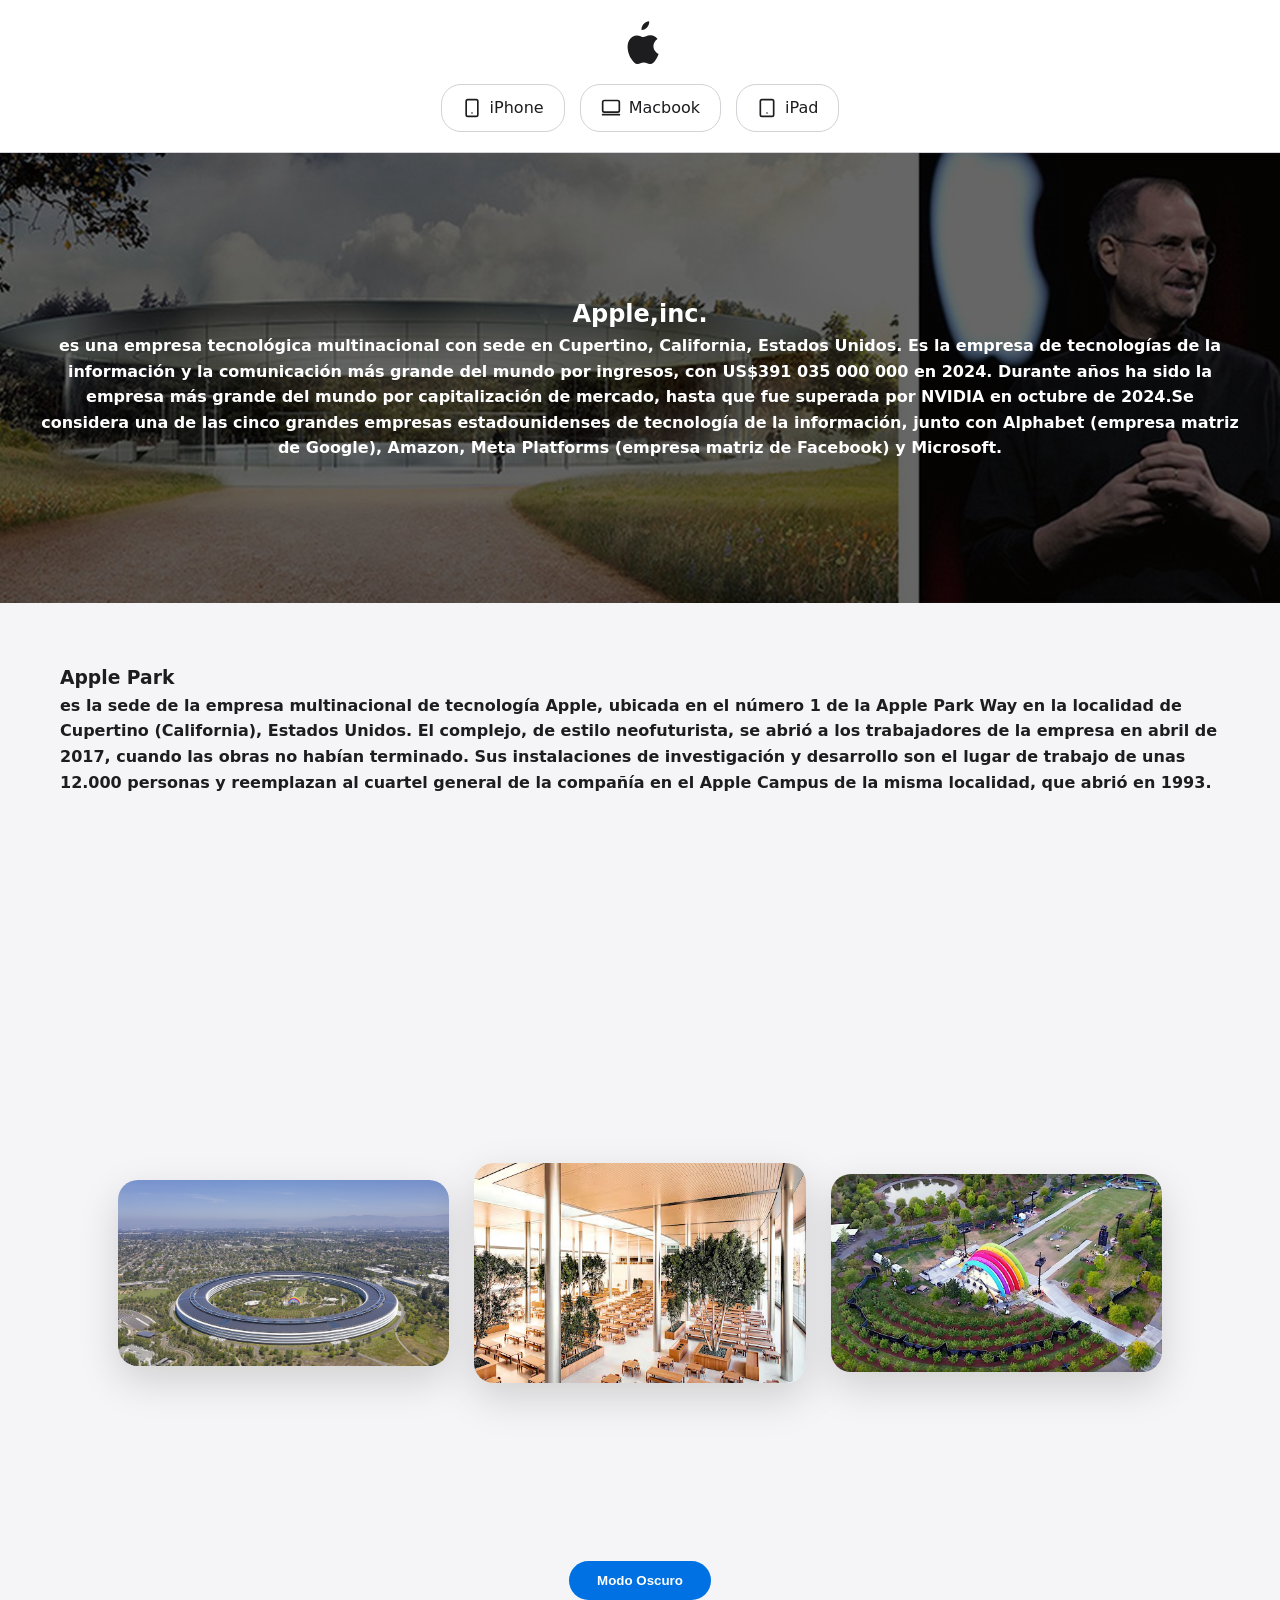
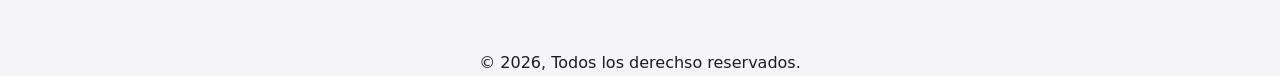
==== commit e46c4741: "still working" ====
--- a/index.html
+++ b/index.html
@@ -145,6 +145,7 @@
     <main style="padding: 50px; text-align: center">
       <button id="dark-mode-toggle" class="btn-toggle">Modo Oscuro</button>
     </main>
+    <footer>&copy 2026, Todos los derechso reservados.</footer>
   </body>
   <script src="script.js"></script>
 </html>
--- a/style.css
+++ b/style.css
@@ -200,3 +200,7 @@
     flex-direction: column;
   }
 }
+
+footer {
+  text-align: center;
+}
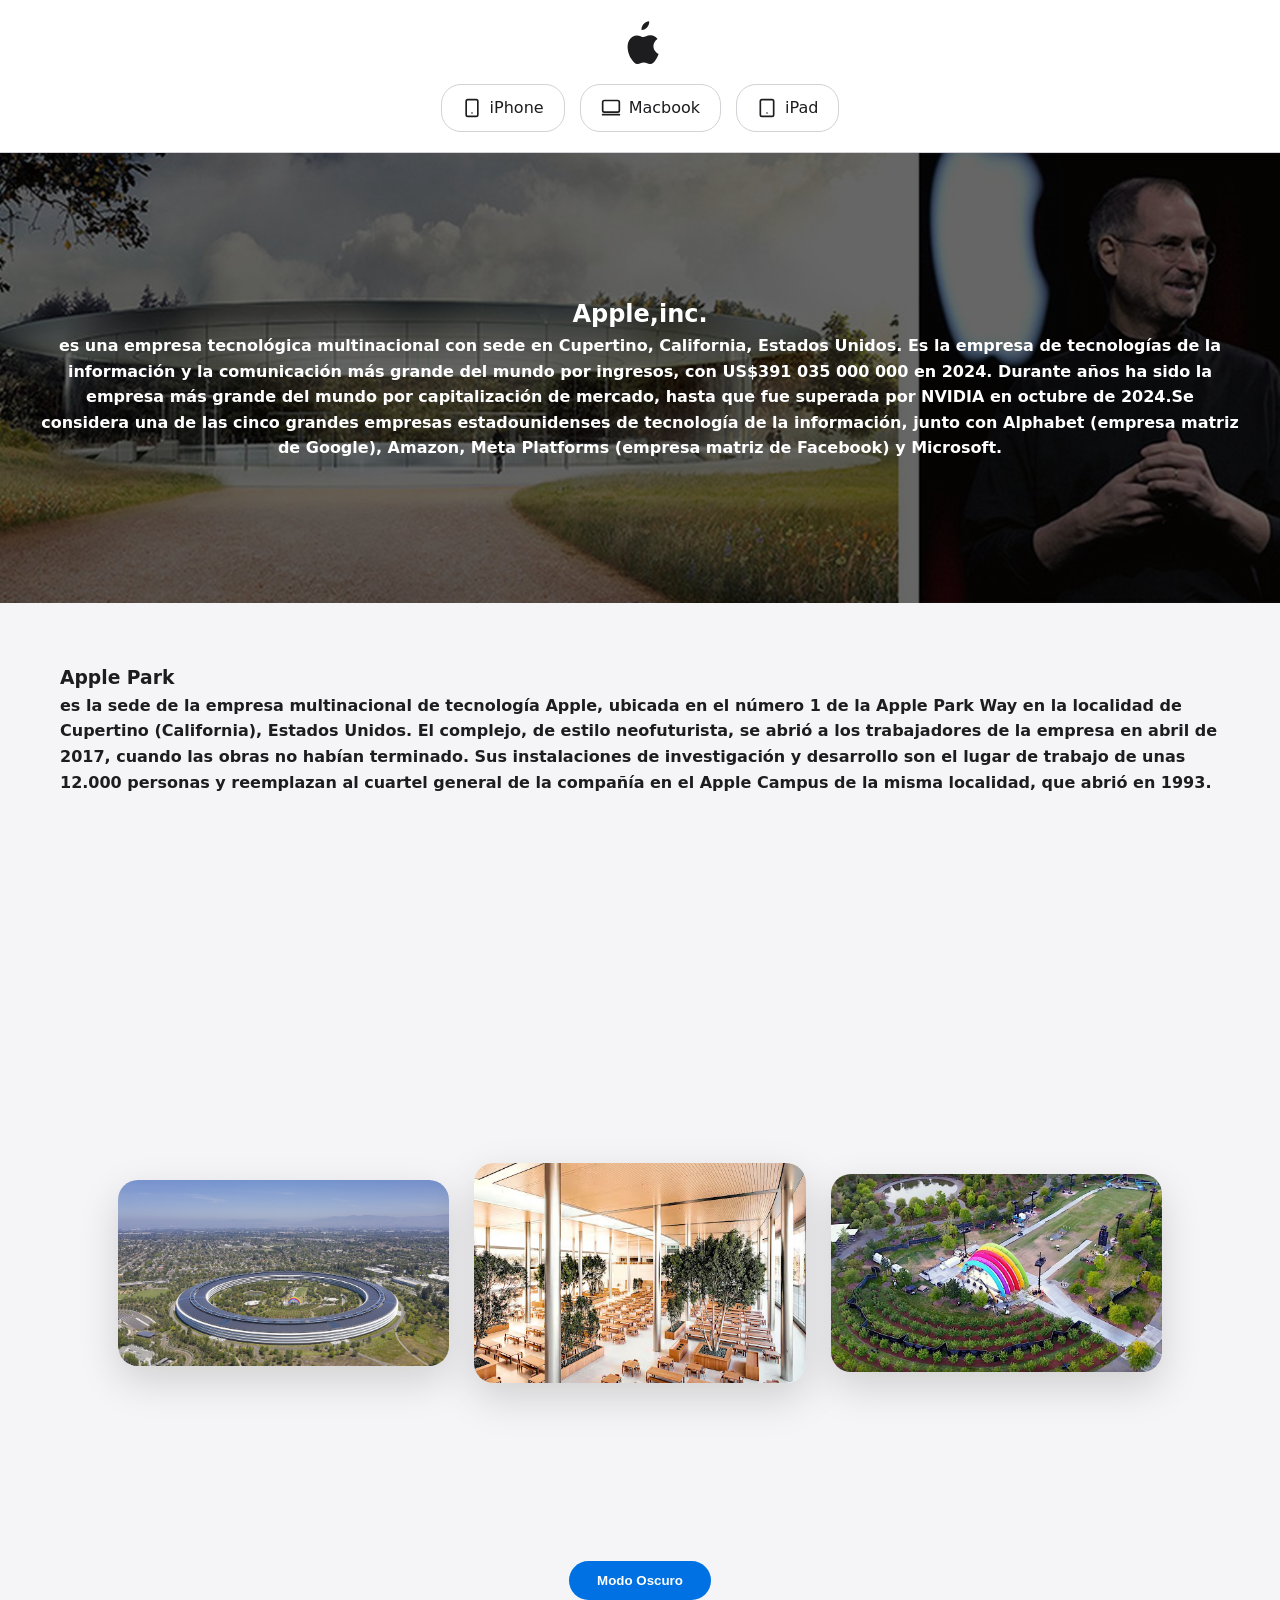
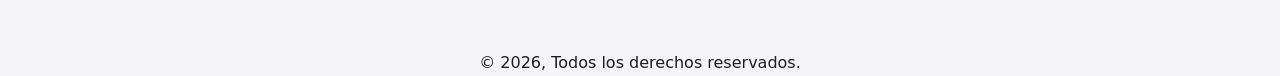
==== commit 41d3b124: "working .." ====
--- a/index.html
+++ b/index.html
@@ -145,7 +145,7 @@
     <main style="padding: 50px; text-align: center">
       <button id="dark-mode-toggle" class="btn-toggle">Modo Oscuro</button>
     </main>
-    <footer>&copy 2026, Todos los derechso reservados.</footer>
+    <footer>&copy 2026, Todos los derechos reservados.</footer>
   </body>
   <script src="script.js"></script>
 </html>
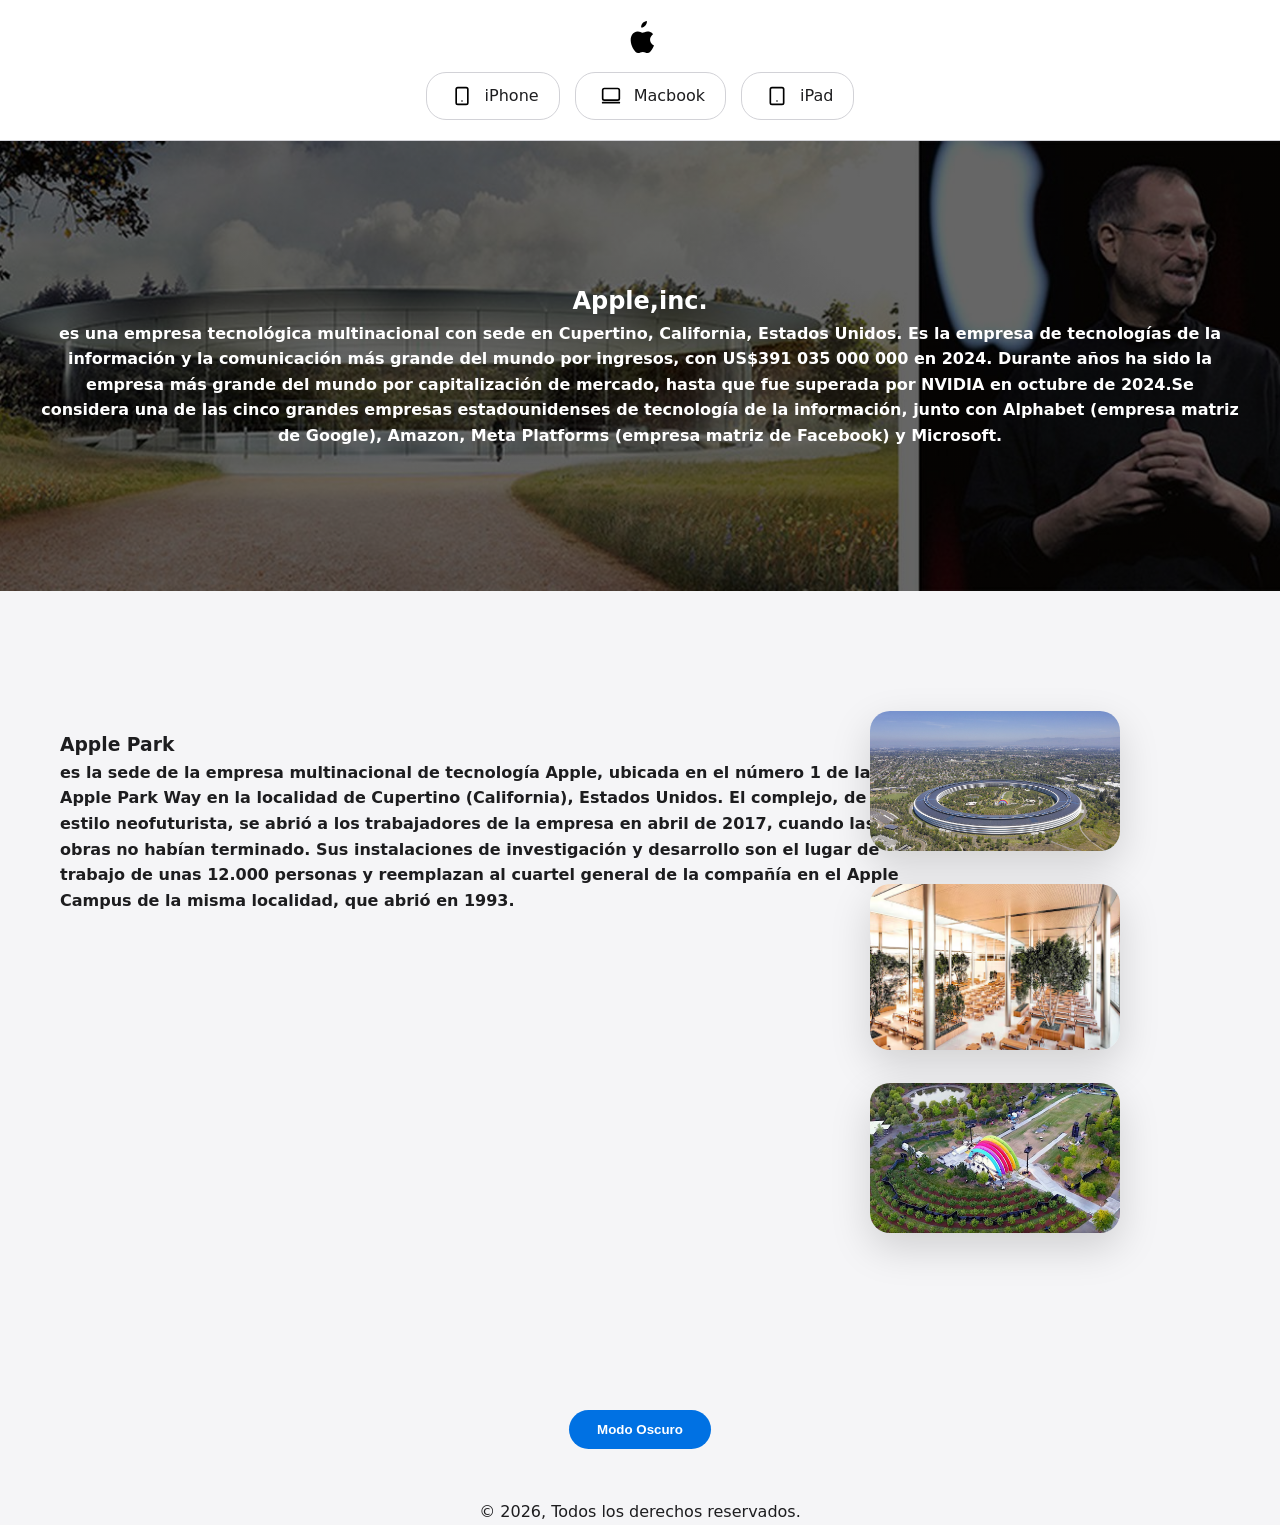
==== commit f541a844: "done" ====
--- a/index.html
+++ b/index.html
@@ -10,12 +10,7 @@
   <body>
     <header>
       <div class="menu">
-        <svg
-          width="40px"
-          viewBox="0 0 256 315"
-          xmlns="http://w3.org"
-          class="logo-apple"
-        >
+        <svg viewBox="0 0 256 315" xmlns="http://w3.org" class="logo-apple">
           <path
             d="M213.803 167.03c.442 37.547 32.53 50.071 33.024 50.298-.286.911-5.164 17.686-16.938 34.834-10.183 14.811-20.735 29.539-37.386 29.843-16.371.304-21.628-9.61-40.331-9.61-18.697 0-24.53 9.306-40.026 9.918-15.772.614-27.712-16.034-37.954-30.82-20.94-30.223-36.93-85.342-15.426-122.56 10.669-18.473 29.67-30.17 50.154-30.473 15.772-.304 30.65 10.553 40.33 10.553 9.684 0 27.56-13.064 46.547-11.144 7.943.33 30.29 3.197 44.646 24.186-.118.069-26.634 15.533-26.634 47.784zM174.153 46.611c8.536-10.334 14.282-24.7 12.714-39.027-12.316.505-27.2 8.196-36.035 18.529-7.91 9.176-14.811 23.864-12.936 37.954 13.754 1.063 27.727-7.117 36.257-17.456z"
             fill="currentColor"
@@ -127,20 +122,20 @@
             </iframe>
           </section>
         </section>
-        <main>
-          <section class="gallery-container">
-            <div class="image-box">
-              <img src="/images/image.png" alt="Apple Park vista aérea" />
-            </div>
-            <div class="image-box">
-              <img src="/images/inside.png" alt="Interior Apple Park" />
-            </div>
-            <div class="image-box">
-              <img src="/images/park.png" alt="Zonas verdes Apple Park" />
-            </div>
-          </section>
-        </main>
       </aside>
+      <main>
+        <section class="gallery-container">
+          <div class="image-box">
+            <img src="/images/image.png" alt="Apple Park vista aérea" />
+          </div>
+          <div class="image-box">
+            <img src="/images/inside.png" alt="Interior Apple Park" />
+          </div>
+          <div class="image-box">
+            <img src="/images/park.png" alt="Zonas verdes Apple Park" />
+          </div>
+        </section>
+      </main>
     </section>
     <main style="padding: 50px; text-align: center">
       <button id="dark-mode-toggle" class="btn-toggle">Modo Oscuro</button>
--- a/style.css
+++ b/style.css
@@ -92,7 +92,7 @@
   gap: 25px;
   padding: 60px 5%;
   flex-wrap: wrap;
-  width: 100%;
+  width: 50%;
   background-color: var(--bg-principal);
 }
 
@@ -137,8 +137,25 @@
   flex: 1;
 }
 
-.first_section img,
-.second_section img,
+.first_section img {
+  flex-shrink: 0;
+  border-radius: 20px;
+  box-shadow: 0 15px 40px rgba(0, 0, 0, 0.15);
+  transition: transform 0.3s ease;
+  width: 100%;
+  max-width: 250px;
+  height: auto;
+}
+.second_section img {
+  flex-shrink: 0;
+  border-radius: 20px;
+  box-shadow: 0 15px 40px rgba(0, 0, 0, 0.15);
+  transition: transform 0.3s ease;
+  width: 100%;
+  max-width: 400px;
+  height: auto;
+}
+
 .third_section img {
   flex-shrink: 0;
   border-radius: 20px;
@@ -187,7 +204,7 @@
   }
 
   .third_section {
-    flex-direction: column-reverse; /* Mantiene consistencia en móvil */
+    flex-direction: column-reverse;
   }
 
   .first_section img,
@@ -204,3 +221,9 @@
 footer {
   text-align: center;
 }
+
+/* BOTON MENÚ 1*/
+svg {
+  color: #000000;
+  width: 30px;
+}
